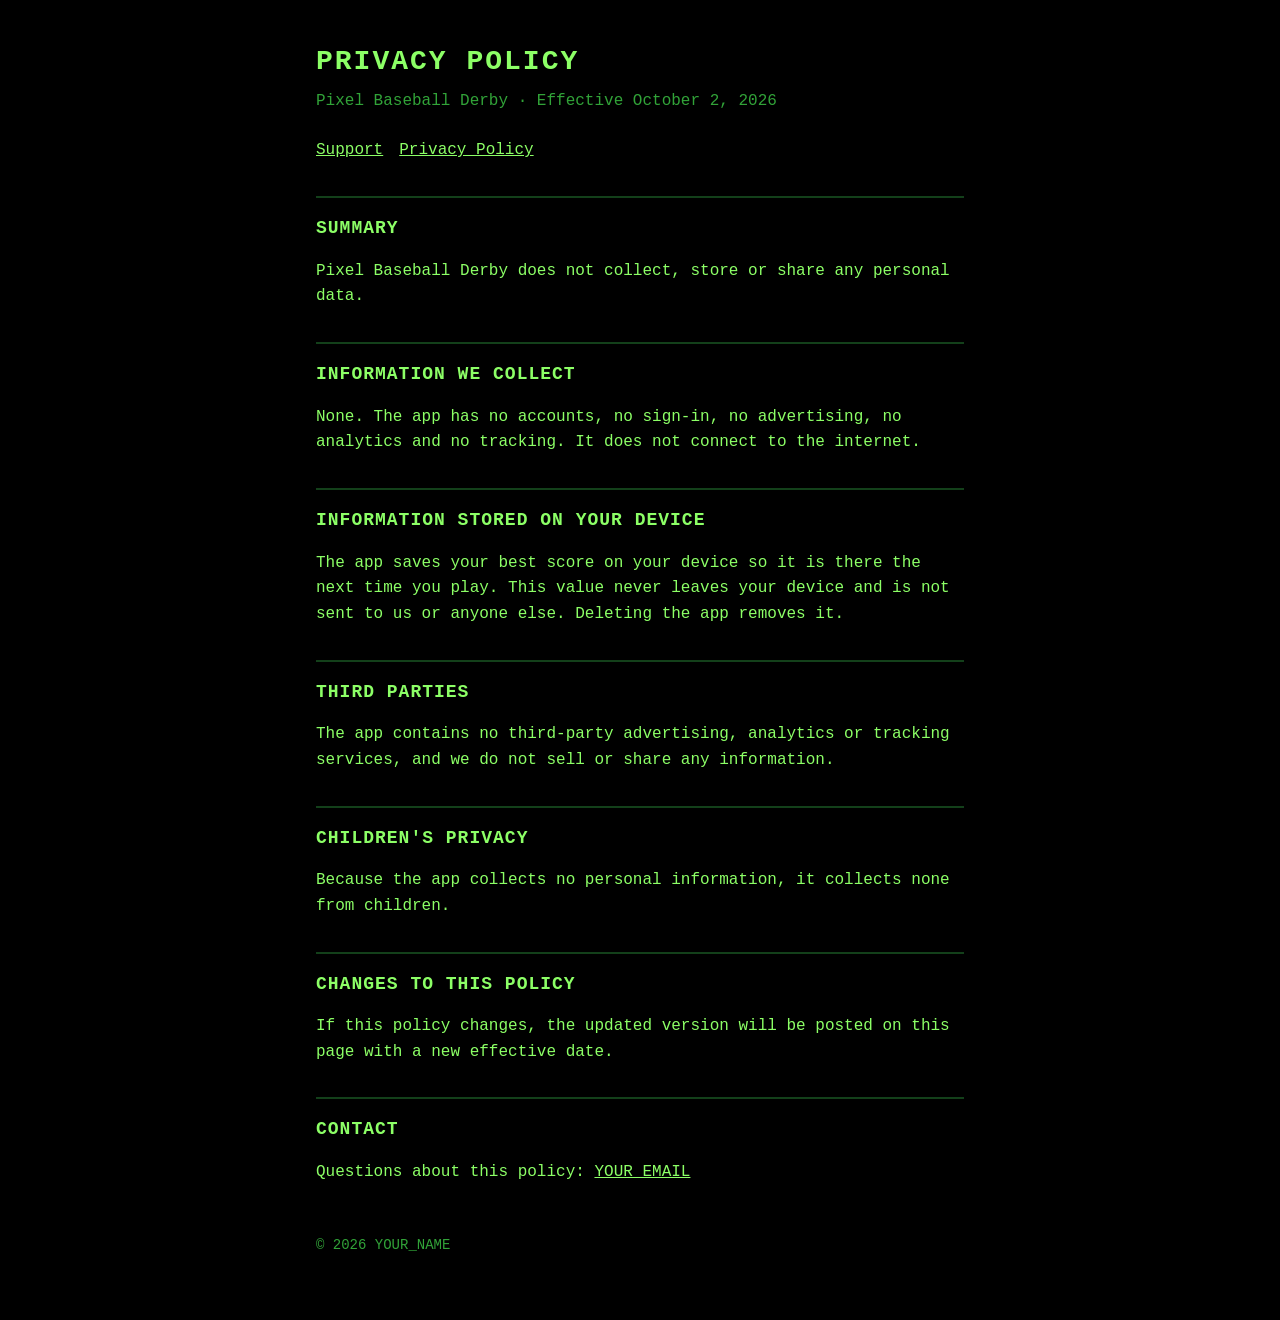
==== privacy.html @ 78d1f883 "Add files via upload" ====
<!doctype html>
<html lang="en">
<head>
  <meta charset="utf-8">
  <meta name="viewport" content="width=device-width, initial-scale=1">
  <title>Pixel Baseball Derby - Privacy Policy</title>
  <link rel="stylesheet" href="style.css">
</head>
<body>
  <main>
    <h1>Privacy Policy</h1>
    <p class="subtitle">Pixel Baseball Derby &middot; Effective October 2, 2026</p>
    <nav><a href="index.html">Support</a><a href="privacy.html">Privacy Policy</a></nav>

    <h2>Summary</h2>
    <p>Pixel Baseball Derby does not collect, store or share any personal data.</p>

    <h2>Information We Collect</h2>
    <p>None. The app has no accounts, no sign-in, no advertising, no analytics and no tracking. It does not connect to the internet.</p>

    <h2>Information Stored on Your Device</h2>
    <p>The app saves your best score on your device so it is there the next time you play. This value never leaves your device and is not sent to us or anyone else. Deleting the app removes it.</p>

    <h2>Third Parties</h2>
    <p>The app contains no third-party advertising, analytics or tracking services, and we do not sell or share any information.</p>

    <h2>Children's Privacy</h2>
    <p>Because the app collects no personal information, it collects none from children.</p>

    <h2>Changes to This Policy</h2>
    <p>If this policy changes, the updated version will be posted on this page with a new effective date.</p>

    <h2>Contact</h2>
    <p>Questions about this policy: <a href="mailto:YOUR_EMAIL">YOUR_EMAIL</a></p>

    <footer>&copy; 2026 YOUR_NAME</footer>
  </main>
</body>
</html>
---- style.css ----
:root {
  --bg: #000000;
  --text: #8cff66;
  --dim: #31a338;
  --line: #13401a;
}

* {
  box-sizing: border-box;
}

body {
  margin: 0;
  background: var(--bg);
  color: var(--text);
  font-family: ui-monospace, Menlo, Consolas, monospace;
  font-size: 16px;
  line-height: 1.6;
}

main {
  max-width: 680px;
  margin: 0 auto;
  padding: 40px 16px 64px;
}

h1 {
  font-size: 28px;
  letter-spacing: 2px;
  text-transform: uppercase;
  margin: 0 0 4px;
}

h2 {
  font-size: 18px;
  text-transform: uppercase;
  letter-spacing: 1px;
  margin: 32px 0 8px;
  padding-top: 16px;
  border-top: 2px solid var(--line);
}

p,
li {
  color: var(--text);
}

.subtitle {
  color: var(--dim);
  margin: 0 0 24px;
}

a {
  color: var(--text);
}

nav a {
  margin-right: 16px;
}

footer {
  margin-top: 48px;
  color: var(--dim);
  font-size: 14px;
}
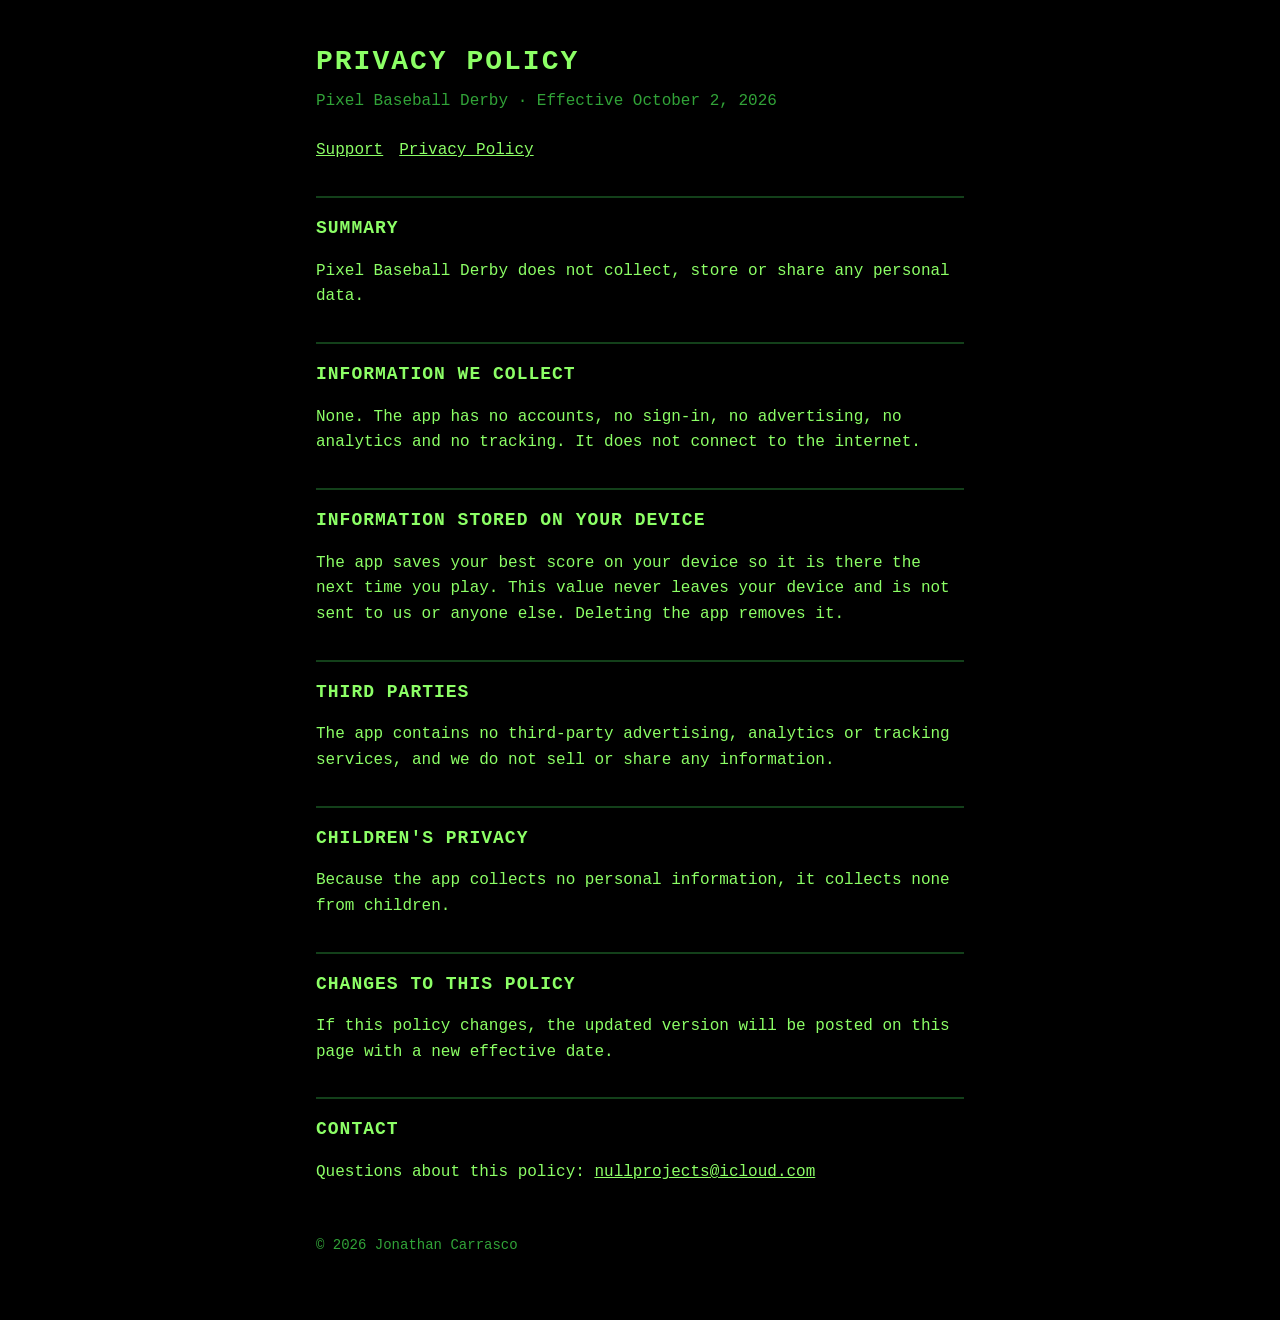
==== commit 68d814e6: "Update privacy.html" ====
--- a/privacy.html
+++ b/privacy.html
@@ -31,9 +31,9 @@
     <p>If this policy changes, the updated version will be posted on this page with a new effective date.</p>
 
     <h2>Contact</h2>
-    <p>Questions about this policy: <a href="mailto:YOUR_EMAIL">YOUR_EMAIL</a></p>
+    <p>Questions about this policy: <a href="mailto:nullprojects@icloud.com">nullprojects@icloud.com</a></p>
 
-    <footer>&copy; 2026 YOUR_NAME</footer>
+    <footer>&copy; 2026 Jonathan Carrasco</footer>
   </main>
 </body>
 </html>
